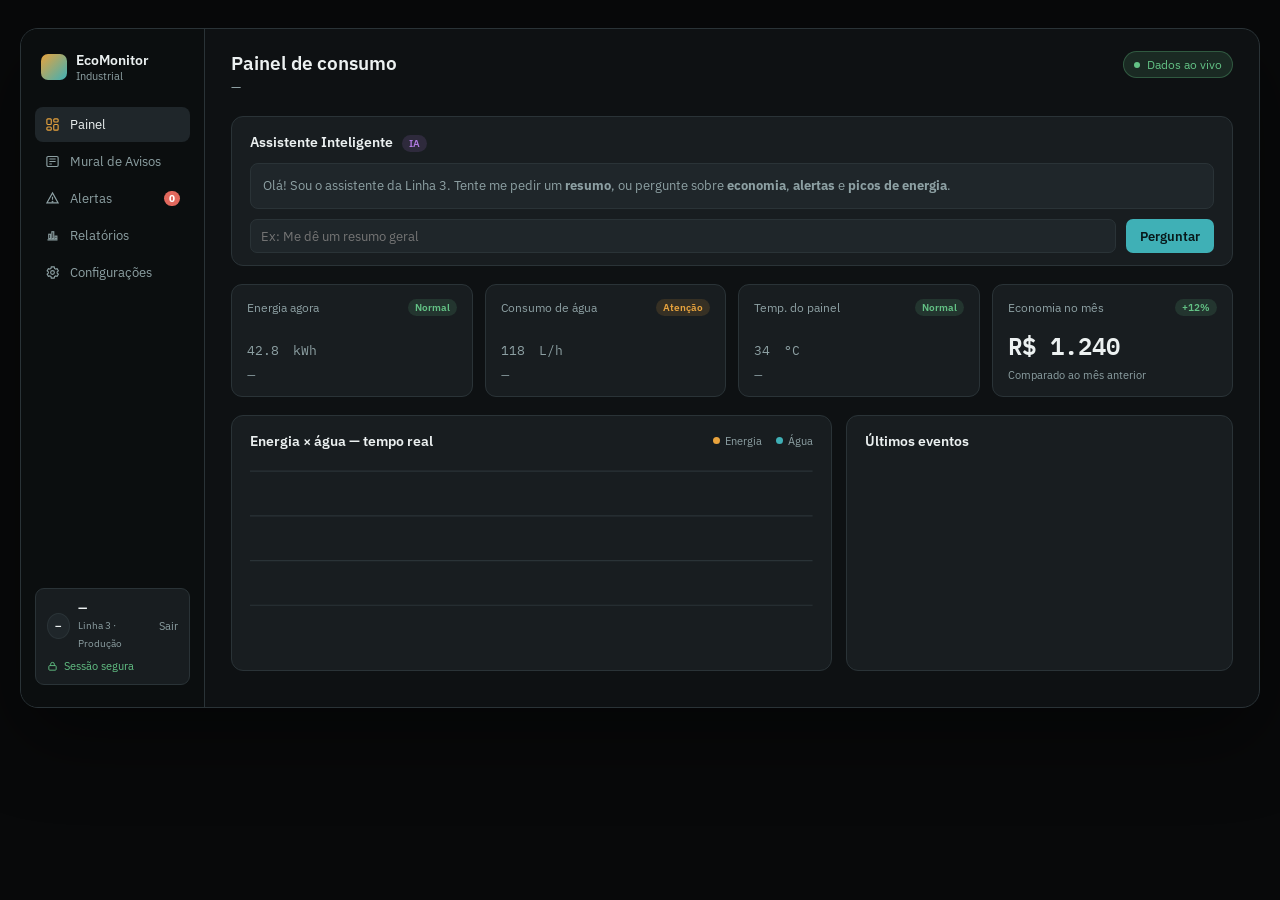
==== Estrutura/index.html @ 1304a4a0 "commit de segurança" ====
<!DOCTYPE html>
<html lang="pt-BR">
<head>
  <meta charset="UTF-8">
  <meta name="viewport" content="width=device-width, initial-scale=1.0">
  <title>EcoMonitor Industrial + IA</title>
  <link rel="preconnect" href="https://fonts.googleapis.com">
  <link href="https://fonts.googleapis.com/css2?family=IBM+Plex+Sans:wght@400;500;600;700&family=IBM+Plex+Mono:wght@400;500;600&display=swap" rel="stylesheet">
  <link rel="stylesheet" href="style.css">
</head>
<body>

<div id="app" style="position:relative;">

  

  <aside class="side">
    <div class="brand">
      <div class="brand-mark"></div>
      <div><div class="brand-name">EcoMonitor</div><div class="brand-sub">Industrial</div></div>
    </div>
    <nav id="navList">
      <button data-view="painel" class="active" onclick="setView('painel')">
        <svg viewBox="0 0 24 24" fill="none" stroke="currentColor" stroke-width="1.8"><rect x="3" y="3" width="7" height="9" rx="1.5"/><rect x="14" y="3" width="7" height="5" rx="1.5"/><rect x="14" y="12" width="7" height="9" rx="1.5"/><rect x="3" y="16" width="7" height="5" rx="1.5"/></svg>
        Painel
      </button>
      <button data-view="mural" onclick="setView('mural')">
        <svg viewBox="0 0 24 24" fill="none" stroke="currentColor" stroke-width="1.8"><rect x="3" y="4" width="18" height="16" rx="2"/><path d="M7 8h10"/><path d="M7 12h10"/><path d="M7 16h4"/></svg>
        Mural de Avisos
      </button>
      <button data-view="alertas" onclick="setView('alertas')">
        <svg viewBox="0 0 24 24" fill="none" stroke="currentColor" stroke-width="1.8"><path d="M12 3l9 16H3z"/><path d="M12 9v5"/><circle cx="12" cy="17" r=".6" fill="currentColor"/></svg>
        Alertas
        <span class="badge" id="alertBadge">0</span>
      </button>
      <button data-view="relatorios" onclick="setView('relatorios')">
        <svg viewBox="0 0 24 24" fill="none" stroke="currentColor" stroke-width="1.8"><path d="M4 19h16"/><rect x="6" y="10" width="3" height="7"/><rect x="11" y="6" width="3" height="11"/><rect x="16" y="13" width="3" height="4"/></svg>
        Relatórios
      </button>
      <button data-view="config" onclick="setView('config')">
        <svg viewBox="0 0 24 24" fill="none" stroke="currentColor" stroke-width="1.8"><circle cx="12" cy="12" r="3"/><path d="M19.4 13a7.9 7.9 0 000-2l2-1.6-2-3.4-2.4.6a8 8 0 00-1.7-1L14.7 3h-4.6l-.6 2.6a8 8 0 00-1.7 1l-2.4-.6-2 3.4L5.4 11a7.9 7.9 0 000 2l-2 1.6 2 3.4 2.4-.6a8 8 0 001.7 1l.6 2.6h4.6l.6-2.6a8 8 0 001.7-1l2.4.6 2-3.4z"/></svg>
        Configurações
      </button>
    </nav>
    <div class="side-foot">
      <div class="side-foot-top">
        <div class="side-avatar" id="sideAvatar">–</div>
        <div><b id="sideUser">—</b><small>Linha 3 · Produção</small></div>
        <button id="logout" onclick="logout()">Sair</button>
      </div>
      <div class="lock-row">
        <svg viewBox="0 0 24 24" fill="none" stroke="currentColor" stroke-width="2"><rect x="4" y="10" width="16" height="10" rx="2"/><path d="M8 10V7a4 4 0 018 0v3"/></svg>
        Sessão segura
      </div>
    </div>
  </aside>

  <main class="main">

    <!-- ===== VIEW: PAINEL ===== -->
    <section class="view active" data-view="painel">
      <div class="topbar">
        <div><h1>Painel de consumo</h1><p id="clock">—</p></div>
        <div class="live"><span class="live-dot"></span>Dados ao vivo</div>
      </div>

      <!-- BARRA DE PESQUISA IA -->
      <div class="panel" style="margin-bottom: 18px; padding-bottom: 12px;">
        <div class="panel-head" style="margin-bottom:12px;">
          <h2>Assistente Inteligente <span class="kpi-tag tag-ai" style="margin-left: 6px;">IA</span></h2>
        </div>
        <div class="ai-chat-box" id="ai-output">
          Olá! Sou o assistente da Linha 3. Tente me pedir um <b>resumo</b>, ou pergunte sobre <b>economia</b>, <b>alertas</b> e <b>picos de energia</b>.
        </div>
        <div style="display:flex; gap:10px;">
          <input type="text" id="ai-input" class="input-field" placeholder="Ex: Me dê um resumo geral" onkeypress="handleAIPress(event)">
          <button class="btn-primary" style="width: auto; white-space: nowrap;" onclick="askAI()">Perguntar</button>
        </div>
      </div>

      <div class="kpis">
        <div class="kpi" id="kpi-energy">
          <div class="kpi-top"><span class="kpi-label">Energia agora</span><span class="kpi-tag tag-ok" id="tag-energy">Normal</span></div>
          <div class="kpi-val mono"><span id="val-energy">42.8</span> <span>kWh</span></div>
          <div class="kpi-delta" id="delta-energy">—</div>
        </div>
        <div class="kpi" id="kpi-water">
          <div class="kpi-top"><span class="kpi-label">Consumo de água</span><span class="kpi-tag tag-warn" id="tag-water">Atenção</span></div>
          <div class="kpi-val mono"><span id="val-water">118</span> <span>L/h</span></div>
          <div class="kpi-delta" id="delta-water">—</div>
        </div>
        <div class="kpi" id="kpi-temp">
          <div class="kpi-top"><span class="kpi-label">Temp. do painel</span><span class="kpi-tag tag-ok" id="tag-temp">Normal</span></div>
          <div class="kpi-val mono"><span id="val-temp">34</span> <span>°C</span></div>
          <div class="kpi-delta" id="delta-temp">—</div>
        </div>
        <div class="kpi">
          <div class="kpi-top"><span class="kpi-label">Economia no mês</span><span class="kpi-tag tag-ok">+12%</span></div>
          <div class="kpi-val mono">R$ 1.240</div>
          <div class="kpi-delta">Comparado ao mês anterior</div>
        </div>
      </div>

      <div class="grid2">
        <div class="panel">
          <div class="panel-head">
            <h2>Energia × água — tempo real</h2>
            <div class="legend">
              <span><i class="dot" style="background:var(--energy)"></i>Energia</span>
              <span><i class="dot" style="background:var(--water)"></i>Água</span>
            </div>
          </div>
          <div class="chart-wrap">
            <svg id="chartSvg" viewBox="0 0 460 170" preserveAspectRatio="none" onmousemove="chartHover(event)" onmouseleave="chartOut()">
              <g stroke="var(--line)" stroke-width="1">
                <line x1="0" y1="10" x2="460" y2="10"/><line x1="0" y1="50" x2="460" y2="50"/>
                <line x1="0" y1="90" x2="460" y2="90"/><line x1="0" y1="130" x2="460" y2="130"/>
              </g>
              <polyline id="lineEnergy" fill="none" stroke="var(--energy)" stroke-width="2.2" stroke-linejoin="round" stroke-linecap="round" points=""/>
              <polyline id="lineWater" fill="none" stroke="var(--water)" stroke-width="2.2" stroke-linejoin="round" stroke-linecap="round" points=""/>
              <line id="hoverLine" x1="0" y1="0" x2="0" y2="170" stroke="var(--text-faint)" stroke-width="1" opacity="0"/>
            </svg>
            <div class="chart-tip" id="chartTip"></div>
          </div>
        </div>

        <div class="panel">
          <div class="panel-head"><h2>Últimos eventos</h2></div>
          <div id="mini-alerts"></div>
        </div>
      </div>
    </section>

    <!-- ===== VIEW: MURAL DE AVISOS ===== -->
    <section class="view" data-view="mural">
      <div class="topbar"><div><h1>Mural de Avisos</h1><p>Comunicados de RH, Qualidade, Manutenção e Segurança</p></div></div>
      <div class="grid2-eq">
        <div class="panel" style="display:flex; flex-direction:column;">
          <div class="panel-head" style="margin-bottom:16px;">
            <h2>Quadro de Avisos</h2>
            <div style="display:flex; gap:8px;">
              <select id="filtro-setor" class="input-field" style="width:auto; padding:4px 8px;">
                <option value="todos">Todos os setores</option>
                <option value="Produção">Produção</option>
                <option value="Manutenção">Manutenção</option>
                <option value="Logística">Logística</option>
                <option value="Qualidade">Qualidade</option>
              </select>
              <select id="filtro-turno" class="input-field" style="width:auto; padding:4px 8px;">
                <option value="todos">Todos os turnos</option>
                <option value="1º turno">1º turno</option>
                <option value="2º turno">2º turno</option>
                <option value="3º turno">3º turno</option>
              </select>
            </div>
          </div>
          <div id="mural-lista" style="flex:1; overflow-y:auto; padding-right:6px;"></div>
        </div>

        <div style="display:flex; flex-direction:column; gap:14px;">
          <div class="panel">
            <div class="panel-head"><h2>Publicar novo aviso</h2></div>
            <form id="form-aviso">
              <div style="display:flex; gap:10px; margin-bottom:12px;">
                <div class="form-group" style="flex:1; margin:0;">
                  <label>Setor Alvo</label>
                  <select id="input-setor" class="input-field" required>
                    <option value="Produção">Produção</option>
                    <option value="Manutenção">Manutenção</option>
                    <option value="Logística">Logística</option>
                    <option value="Qualidade">Qualidade</option>
                  </select>
                </div>
                <div class="form-group" style="flex:1; margin:0;">
                  <label>Turno</label>
                  <select id="input-turno" class="input-field" required>
                    <option value="1º turno">1º turno</option>
                    <option value="2º turno">2º turno</option>
                    <option value="3º turno">3º turno</option>
                    <option value="Geral">Geral (Todos)</option>
                  </select>
                </div>
              </div>
              <div class="form-group">
                <label>Mensagem</label>
                <textarea id="input-texto" class="input-field" rows="3" required placeholder="Digite o aviso..."></textarea>
              </div>
              <div style="display:flex; justify-content:space-between; align-items:center;">
                <label style="display:flex; align-items:center; gap:6px; font-size:12px; cursor:pointer;">
                  <input type="checkbox" id="input-critico" style="accent-color:var(--water); width:16px; height:16px;">
                  Exige confirmação (Crítico)
                </label>
                <button type="submit" class="btn-primary" style="width:auto;">Publicar</button>
              </div>
            </form>
          </div>

          <div class="panel" style="flex:1;">
            <div class="panel-head"><h2>Painel de Confirmações</h2></div>
            <div id="painel-lista" style="display:flex; flex-direction:column; gap:10px;"></div>
          </div>
        </div>
      </div>
    </section>

    <!-- ===== VIEW: ALERTAS ===== -->
    <section class="view" data-view="alertas">
      <div class="topbar">
        <div><h1>Alertas</h1><p>Gerados automaticamente por energia, água, temperatura, sensores e segurança</p></div>
      </div>
      <div class="panel">
        <div class="filter-row" id="filterRowAlertas"></div>
        <div id="alert-list"></div>
      </div>
    </section>

    <!-- ===== VIEW: RELATÓRIOS ===== -->
    <section class="view" data-view="relatorios">
      <div class="topbar"><div><h1>Relatórios</h1><p>Economia, alertas, sensores e histórico da Linha 3</p></div></div>
      <div class="grid2" style="margin-bottom:14px;">
        <div class="panel">
          <div class="panel-head"><h2>Economia por categoria — setembro</h2></div>
          <div class="report-bar-row">
            <div class="report-bar-label"><span>Energia</span><span class="mono">R$ 780</span></div>
            <div class="report-bar-track"><div class="report-bar-fill" style="width:63%; background:var(--energy);"></div></div>
          </div>
          <div class="report-bar-row">
            <div class="report-bar-label"><span>Água</span><span class="mono">R$ 460</span></div>
            <div class="report-bar-track"><div class="report-bar-fill" style="width:37%; background:var(--water);"></div></div>
          </div>
        </div>
        <div class="panel"><div class="panel-head"><h2>Alertas por tipo</h2></div><div id="alert-breakdown">Em breve.</div></div>
      </div>
    </section>

    <!-- ===== VIEW: CONFIGURAÇÕES ===== -->
    <section class="view" data-view="config">
      <div class="topbar"><div><h1>Configurações</h1><p>Acessibilidade, perfil e limites de alerta</p></div></div>
      <div class="grid2">
        <div class="panel">
          <div class="panel-head"><h2>Acessibilidade</h2></div>
          <div class="a11y-row">
            <div><div class="a11y-label">Alto contraste</div></div>
            <button class="switch" id="sw-contrast" onclick="toggleContrast(this)"></button>
          </div>
        </div>
        <div class="panel">
          <div class="panel-head"><h2>Perfil e limites</h2></div>
          <div class="a11y-row">
            <div><div class="a11y-label">Usuário ativo</div></div>
            <div class="profile-pick" id="profilePick">
              <button onclick="setUser('Felipe')" data-user="Felipe">Felipe</button>
              <button onclick="setUser('Gabriel')" data-user="Gabriel">Gabriel</button>
            </div>
          </div>
        </div>
      </div>
    </section>

  </main>
</div>

<div class="toast" id="toast"></div>

<script src="script.js"></script>
</body>
</html>
---- Estrutura/style.css ----
:root {
  --bg: #0E1113;
  --panel: #181D20;
  --panel-2: #1F262A;
  --line: #2A3337;
  --text: #ECF1F1;
  --text-dim: #8DA0A3;
  --text-faint: #5C6D70;
  --energy: #E8A33D;
  --energy-soft: rgba(232, 163, 61, .14);
  --water: #3FB0B6;
  --water-soft: rgba(63, 176, 182, .14);
  --danger: #E2685D;
  --danger-soft: rgba(226, 104, 93, .14);
  --ok: #63C285;
  --ok-soft: rgba(99, 194, 133, .14);
  --security: #B07AE0;
  --security-soft: rgba(176, 122, 224, .14);
  --radius: 12px;
  --font-scale: 1;
}

* {
  box-sizing: border-box;
}

html, body {
  margin: 0;
  background: #08090A;
}

body {
  font-family: 'IBM Plex Sans', sans-serif;
  display: flex;
  justify-content: center;
  padding: 28px 18px;
  color: var(--text);
}

.mono {
  font-family: 'IBM Plex Mono', monospace;
}

::selection {
  background: var(--energy);
  color: #181D20;
}

@media (prefers-reduced-motion: reduce) {
  :root {
    --motion: 0;
  }
}

button {
  font-family: inherit;
  color: inherit;
}

button:focus-visible, input:focus-visible, select:focus-visible, textarea:focus-visible {
  outline: 2px solid var(--water);
  outline-offset: 2px;
  border-radius: 6px;
}

#app {
  width: 100%;
  max-width: 1240px;
  background: var(--bg);
  border: 1px solid var(--line);
  border-radius: 18px;
  overflow: hidden;
  display: flex;
  min-height: 680px;
  font-size: calc(14px * var(--font-scale));
  box-shadow: 0 30px 80px rgba(0, 0, 0, .45);
  transition: font-size .15s ease;
}

/* Login gate */
#gate {
  position: absolute;
  inset: 0;
  z-index: 20;
  background: radial-gradient(circle at 30% 20%, #1a2124 0%, #0a0c0d 70%);
  display: flex;
  align-items: center;
  justify-content: center;
  border-radius: 18px;
}

#gate.hidden {
  display: none;
}

.gate-card {
  width: 340px;
  text-align: left;
}

.gate-mark {
  width: 44px;
  height: 44px;
  border-radius: 11px;
  margin-bottom: 18px;
  background: linear-gradient(135deg, var(--energy), var(--water));
}

.gate-card h1 {
  font-size: 20px;
  margin: 0 0 6px;
  font-weight: 600;
}

.gate-card p {
  color: var(--text-dim);
  font-size: 13px;
  margin: 0 0 22px;
}

.gate-users {
  display: flex;
  gap: 10px;
  margin-bottom: 14px;
}

.gate-user {
  flex: 1;
  background: var(--panel);
  border: 1px solid var(--line);
  border-radius: 10px;
  padding: 14px 10px;
  cursor: pointer;
  text-align: center;
  transition: border-color .15s, transform .15s;
}

.gate-user:hover {
  border-color: var(--water);
  transform: translateY(-1px);
}

.gate-user.selected {
  border-color: var(--water);
  background: var(--water-soft);
}

.gate-avatar {
  width: 34px;
  height: 34px;
  border-radius: 50%;
  margin: 0 auto 8px;
  display: flex;
  align-items: center;
  justify-content: center;
  font-weight: 600;
  font-size: 13px;
  background: var(--panel-2);
  border: 1px solid var(--line);
}

.gate-user span {
  font-size: 12.5px;
}

#gate-enter {
  width: 100%;
  padding: 11px;
  border-radius: 9px;
  border: none;
  cursor: pointer;
  background: var(--water);
  color: #08191b;
  font-weight: 600;
  font-size: 13.5px;
  opacity: .4;
  pointer-events: none;
  transition: opacity .15s;
}

#gate-enter.ready {
  opacity: 1;
  pointer-events: auto;
}

/* Sidebar */
.side {
  width: 184px;
  flex-shrink: 0;
  background: #0B0E0F;
  border-right: 1px solid var(--line);
  padding: 22px 14px;
  display: flex;
  flex-direction: column;
  gap: 24px;
}

.brand {
  display: flex;
  align-items: center;
  gap: 9px;
  padding: 0 6px;
}

.brand-mark {
  width: 26px;
  height: 26px;
  border-radius: 7px;
  flex-shrink: 0;
  background: linear-gradient(135deg, var(--energy), var(--water));
}

.brand-name {
  font-weight: 600;
  font-size: 13.5px;
}

.brand-sub {
  font-size: 10.5px;
  color: var(--text-dim);
}

nav {
  display: flex;
  flex-direction: column;
  gap: 2px;
}

nav button {
  all: unset;
  cursor: pointer;
  display: flex;
  align-items: center;
  gap: 10px;
  padding: 9px 10px;
  border-radius: 8px;
  font-size: 13px;
  color: var(--text-dim);
  transition: background .15s, color .15s;
}

nav button svg {
  width: 15px;
  height: 15px;
  flex-shrink: 0;
}

nav button:hover {
  background: #161C1E;
  color: var(--text);
}

nav button.active {
  background: var(--panel-2);
  color: var(--text);
}

nav button.active svg {
  stroke: var(--energy);
}

nav .badge {
  margin-left: auto;
  background: var(--danger);
  color: #fff;
  font-size: 9.5px;
  font-weight: 700;
  padding: 1px 5px;
  border-radius: 20px;
  min-width: 14px;
  text-align: center;
}

.side-foot {
  margin-top: auto;
  padding: 11px;
  border-radius: 9px;
  background: var(--panel);
  border: 1px solid var(--line);
}

.side-foot-top {
  display: flex;
  align-items: center;
  gap: 8px;
  margin-bottom: 8px;
}

.side-avatar {
  width: 26px;
  height: 26px;
  border-radius: 50%;
  background: var(--panel-2);
  border: 1px solid var(--line);
  display: flex;
  align-items: center;
  justify-content: center;
  font-size: 11px;
  font-weight: 600;
}

.side-foot b {
  font-size: 12px;
  display: block;
}

.side-foot small {
  color: var(--text-dim);
  font-size: 10px;
}

.lock-row {
  display: flex;
  align-items: center;
  gap: 6px;
  font-size: 10.5px;
  color: var(--ok);
}

.lock-row svg {
  width: 11px;
  height: 11px;
}

#logout {
  all: unset;
  cursor: pointer;
  font-size: 10.5px;
  color: var(--text-dim);
  margin-left: auto;
}

#logout:hover {
  color: var(--danger);
  text-decoration: underline;
}

/* Main */
.main {
  flex: 1;
  padding: 22px 26px 26px;
  overflow-y: auto;
  max-height: 680px;
}

.view {
  display: none;
}

.view.active {
  display: block;
  animation: fade .25s ease;
}

@keyframes fade {
  from { opacity: 0; transform: translateY(4px); }
  to { opacity: 1; transform: translateY(0); }
}

.topbar {
  display: flex;
  justify-content: space-between;
  align-items: flex-start;
  margin-bottom: 22px;
  gap: 12px;
}

.topbar h1 {
  font-size: 19px;
  font-weight: 600;
  margin: 0 0 3px;
}

.topbar p {
  margin: 0;
  color: var(--text-dim);
  font-size: 12.5px;
}

.live {
  display: flex;
  align-items: center;
  gap: 7px;
  font-size: 11.5px;
  color: var(--ok);
  background: var(--ok-soft);
  border: 1px solid rgba(99, 194, 133, .3);
  padding: 5px 10px;
  border-radius: 20px;
  height: fit-content;
  white-space: nowrap;
}

.live-dot {
  width: 6px;
  height: 6px;
  border-radius: 50%;
  background: var(--ok);
  animation: pulse 1.8s infinite;
}

@keyframes pulse {
  0%, 100% { opacity: 1; }
  50% { opacity: .3; }
}

.kpis {
  display: grid;
  grid-template-columns: repeat(4, 1fr);
  gap: 12px;
  margin-bottom: 18px;
}

.kpi {
  background: var(--panel);
  border: 1px solid var(--line);
  border-radius: 11px;
  padding: 14px 15px;
  transition: box-shadow .3s;
}

.kpi-top {
  display: flex;
  justify-content: space-between;
  align-items: center;
  margin-bottom: 10px;
}

.kpi-label {
  font-size: 11.5px;
  color: var(--text-dim);
}

.kpi-tag {
  font-size: 10px;
  padding: 2px 7px;
  border-radius: 20px;
  font-weight: 600;
}

.tag-ok {
  background: var(--ok-soft);
  color: var(--ok);
}

.tag-warn {
  background: var(--energy-soft);
  color: var(--energy);
}

.tag-danger {
  background: var(--danger-soft);
  color: var(--danger);
}

.tag-ai {
  background: var(--security-soft);
  color: var(--security);
}

.kpi-val {
  font-size: 24px;
  font-weight: 600;
}

.kpi-val span {
  font-size: 12.5px;
  color: var(--text-dim);
  font-weight: 400;
}

.kpi-delta {
  font-size: 11px;
  color: var(--text-dim);
  margin-top: 4px;
}

.grid2 {
  display: grid;
  grid-template-columns: 1.55fr 1fr;
  gap: 14px;
}

.grid2-eq {
  display: grid;
  grid-template-columns: 1fr 1fr;
  gap: 14px;
}

.panel {
  background: var(--panel);
  border: 1px solid var(--line);
  border-radius: 12px;
  padding: 16px 18px;
}

.panel-head {
  display: flex;
  justify-content: space-between;
  align-items: center;
  margin-bottom: 10px;
  gap: 10px;
}

.panel-head h2 {
  font-size: 13.5px;
  font-weight: 600;
  margin: 0;
}

.legend {
  display: flex;
  gap: 14px;
  font-size: 11px;
  color: var(--text-dim);
}

.legend span {
  display: inline-flex;
  align-items: center;
  gap: 5px;
}

.dot {
  width: 7px;
  height: 7px;
  border-radius: 50%;
  display: inline-block;
  flex-shrink: 0;
}

/* Inputs e Forms Gerais */
.input-field {
  background: var(--panel-2);
  border: 1px solid var(--line);
  border-radius: 7px;
  color: var(--text);
  padding: 8px 10px;
  font-size: 12.5px;
  width: 100%;
  font-family: inherit;
}

.btn-primary {
  background: var(--water);
  color: #08191b;
  border: none;
  border-radius: 7px;
  padding: 8px 14px;
  font-size: 12.5px;
  font-weight: 600;
  cursor: pointer;
  width: 100%;
  transition: opacity .15s;
}

.btn-primary:hover {
  opacity: 0.8;
}

/* Chat IA */
.ai-chat-box {
  background: var(--panel-2);
  border: 1px solid var(--line);
  border-radius: 8px;
  padding: 12px;
  font-size: 13px;
  line-height: 1.5;
  min-height: 44px;
  margin-bottom: 10px;
  color: var(--text-dim);
}

.ai-message {
  color: var(--text);
}

.ai-highlight {
  color: var(--water);
  font-weight: 600;
}

/* Mural de Avisos */
.aviso-card {
  border-bottom: 1px solid var(--line);
  padding: 14px 0;
}

.aviso-card:last-child {
  border-bottom: none;
  padding-bottom: 0;
}

.aviso-meta {
  display: flex;
  justify-content: space-between;
  font-size: 11px;
  color: var(--text-dim);
  margin-bottom: 6px;
}

.aviso-texto {
  font-size: 13px;
  line-height: 1.5;
  margin: 0 0 10px;
}

.aviso-rodape {
  display: flex;
  justify-content: space-between;
  align-items: center;
  font-size: 11px;
  color: var(--text-dim);
}

.btn-confirmar {
  background: var(--panel-2);
  border: 1px solid var(--line);
  color: var(--text);
  padding: 5px 10px;
  border-radius: 6px;
  font-size: 11px;
  cursor: pointer;
}

.btn-confirmar:hover {
  border-color: var(--water);
  color: var(--water);
}

.btn-confirmar.confirmado {
  background: var(--ok-soft);
  border-color: transparent;
  color: var(--ok);
  pointer-events: none;
}

.form-group {
  margin-bottom: 12px;
}

.form-group label {
  display: block;
  font-size: 11.5px;
  color: var(--text-dim);
  margin-bottom: 4px;
}

.painel-item {
  background: var(--panel-2);
  border: 1px solid var(--line);
  border-radius: 8px;
  padding: 12px;
}

.painel-topo {
  display: flex;
  justify-content: space-between;
  font-size: 12px;
  margin-bottom: 8px;
  gap: 8px;
}

.painel-topo p {
  margin: 0;
  line-height: 1.4;
}

.painel-percentual {
  font-weight: 600;
  color: var(--water);
}

.painel-nomes {
  font-size: 10.5px;
  color: var(--text-dim);
  margin: 8px 0 0;
  line-height: 1.4;
}

/* Chart e Outros */
#chartSvg {
  width: 100%;
  height: 190px;
  overflow: visible;
}

.chart-tip {
  position: absolute;
  background: #05070750;
  backdrop-filter: blur(6px);
  border: 1px solid var(--line);
  border-radius: 8px;
  padding: 6px 9px;
  font-size: 11px;
  pointer-events: none;
  opacity: 0;
  transition: opacity .12s;
  white-space: nowrap;
}

.chart-wrap {
  position: relative;
}

.alert-item {
  display: flex;
  gap: 10px;
  padding: 10px 0;
  border-bottom: 1px solid var(--line);
  align-items: flex-start;
}

.alert-item:last-child {
  border-bottom: none;
}

.alert-dot {
  width: 7px;
  height: 7px;
  border-radius: 50%;
  margin-top: 5px;
  flex-shrink: 0;
}

.alert-body {
  flex: 1;
  min-width: 0;
}

.alert-title {
  font-size: 12.5px;
  font-weight: 500;
}

.alert-cat {
  display: inline-block;
  font-size: 9.5px;
  font-weight: 600;
  padding: 1px 6px;
  border-radius: 20px;
  margin-right: 6px;
  vertical-align: 1px;
}

.alert-actions {
  display: flex;
  gap: 12px;
  margin-top: 6px;
}

.alert-actions button {
  all: unset;
  cursor: pointer;
  font-size: 10.5px;
  display: flex;
  align-items: center;
  gap: 4px;
}

.resolve-btn {
  color: var(--text-dim);
}

.resolve-btn:hover {
  color: var(--ok);
  text-decoration: underline;
}

.empty-state {
  color: var(--text-dim);
  font-size: 12.5px;
  text-align: center;
  padding: 26px 10px;
}

.filter-row {
  display: flex;
  gap: 6px;
  margin-bottom: 12px;
  flex-wrap: wrap;
}

.filter-chip {
  all: unset;
  cursor: pointer;
  font-size: 11px;
  padding: 5px 11px;
  border-radius: 20px;
  border: 1px solid var(--line);
  color: var(--text-dim);
}

.filter-chip.active {
  border-color: var(--water);
  color: var(--text);
  background: var(--water-soft);
}

.a11y-row {
  display: flex;
  justify-content: space-between;
  align-items: center;
  padding: 10px 0;
  border-bottom: 1px solid var(--line);
  gap: 14px;
}

.a11y-row:last-child {
  border-bottom: none;
}

.a11y-label {
  font-size: 12.5px;
}

.a11y-sub {
  font-size: 10.5px;
  color: var(--text-dim);
}

.switch {
  width: 34px;
  height: 19px;
  border-radius: 20px;
  background: #33403f;
  position: relative;
  cursor: pointer;
  flex-shrink: 0;
  border: none;
  padding: 0;
}

.switch::after {
  content: '';
  position: absolute;
  width: 15px;
  height: 15px;
  border-radius: 50%;
  background: #fff;
  top: 2px;
  left: 2px;
  transition: left .15s;
}

.switch.on {
  background: var(--water);
}

.switch.on::after {
  left: 17px;
}

.slider-row input[type=range] {
  width: 120px;
  accent-color: var(--water);
}

.num-input {
  width: 64px;
  background: var(--panel-2);
  border: 1px solid var(--line);
  border-radius: 7px;
  color: var(--text);
  padding: 5px 7px;
  font-family: 'IBM Plex Mono', monospace;
  font-size: 12px;
}

.profile-pick {
  display: flex;
  gap: 8px;
}

.profile-pick button {
  all: unset;
  cursor: pointer;
  padding: 6px 12px;
  border-radius: 20px;
  font-size: 12px;
  border: 1px solid var(--line);
  color: var(--text-dim);
}

.profile-pick button.active {
  border-color: var(--water);
  color: var(--text);
  background: var(--water-soft);
}

.report-bar-row {
  margin-bottom: 10px;
}

.report-bar-label {
  display: flex;
  justify-content: space-between;
  font-size: 11.5px;
  margin-bottom: 4px;
  color: var(--text-dim);
}

.report-bar-track {
  height: 9px;
  border-radius: 6px;
  background: var(--panel-2);
  overflow: hidden;
}

.report-bar-fill {
  height: 100%;
  border-radius: 6px;
  transition: width .6s ease;
}

.toast {
  position: fixed;
  bottom: 22px;
  right: 22px;
  z-index: 30;
  background: var(--panel-2);
  border: 1px solid var(--line);
  color: var(--text);
  padding: 10px 15px;
  border-radius: 9px;
  font-size: 12px;
  max-width: 280px;
  opacity: 0;
  transform: translateY(8px);
  transition: opacity .2s, transform .2s;
  pointer-events: none;
}

.toast.show {
  opacity: 1;
  transform: translateY(0);
}

@media (max-width: 760px) {
  #app {
    flex-direction: column;
    min-height: 0;
  }
  .side {
    width: 100%;
    flex-direction: row;
    align-items: center;
    overflow-x: auto;
    gap: 16px;
  }
  nav {
    flex-direction: row;
  }
  .side-foot {
    display: none;
  }
  .kpis, .grid2, .grid2-eq {
    grid-template-columns: 1fr;
  }
  .main {
    max-height: none;
  }
}
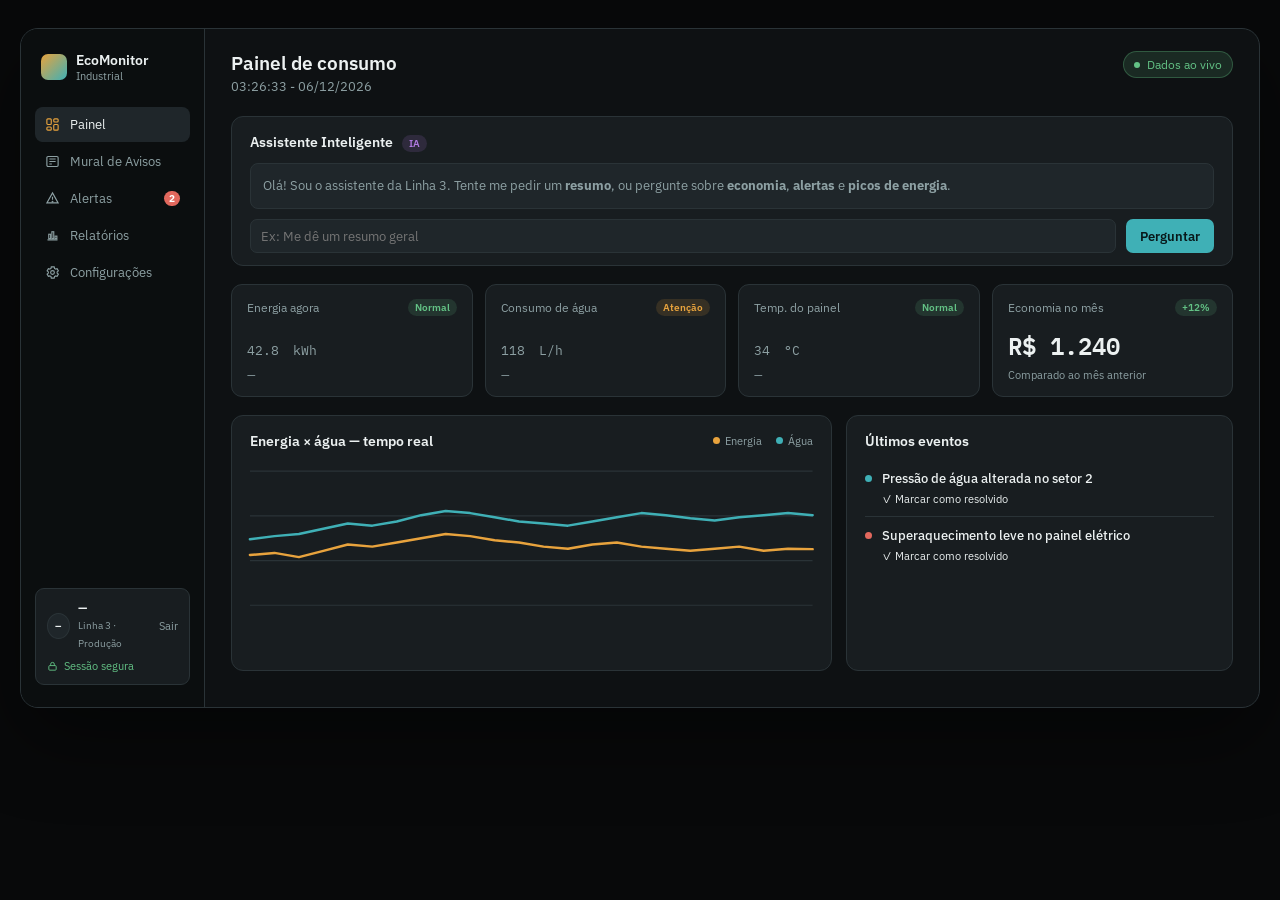
==== commit 00ef2ec9: "site-SemiPronto" ====
--- a/Estrutura/index.html
+++ b/Estrutura/index.html
@@ -4,20 +4,26 @@
   <meta charset="UTF-8">
   <meta name="viewport" content="width=device-width, initial-scale=1.0">
   <title>EcoMonitor Industrial + IA</title>
+  
+  <!-- Fontes do Google -->
   <link rel="preconnect" href="https://fonts.googleapis.com">
   <link href="https://fonts.googleapis.com/css2?family=IBM+Plex+Sans:wght@400;500;600;700&family=IBM+Plex+Mono:wght@400;500;600&display=swap" rel="stylesheet">
+  
+  <!-- Estilos CSS -->
   <link rel="stylesheet" href="style.css">
 </head>
 <body>
 
 <div id="app" style="position:relative;">
 
-  
-
+  <!-- Menu Lateral -->
   <aside class="side">
     <div class="brand">
       <div class="brand-mark"></div>
-      <div><div class="brand-name">EcoMonitor</div><div class="brand-sub">Industrial</div></div>
+      <div>
+        <div class="brand-name">EcoMonitor</div>
+        <div class="brand-sub">Industrial</div>
+      </div>
     </div>
     <nav id="navList">
       <button data-view="painel" class="active" onclick="setView('painel')">
@@ -41,6 +47,7 @@
         <svg viewBox="0 0 24 24" fill="none" stroke="currentColor" stroke-width="1.8"><circle cx="12" cy="12" r="3"/><path d="M19.4 13a7.9 7.9 0 000-2l2-1.6-2-3.4-2.4.6a8 8 0 00-1.7-1L14.7 3h-4.6l-.6 2.6a8 8 0 00-1.7 1l-2.4-.6-2 3.4L5.4 11a7.9 7.9 0 000 2l-2 1.6 2 3.4 2.4-.6a8 8 0 001.7 1l.6 2.6h4.6l.6-2.6a8 8 0 001.7-1l2.4.6 2-3.4z"/></svg>
         Configurações
       </button>
+      
     </nav>
     <div class="side-foot">
       <div class="side-foot-top">
@@ -55,16 +62,17 @@
     </div>
   </aside>
 
+  <!-- Conteúdo Principal -->
   <main class="main">
 
-    <!-- ===== VIEW: PAINEL ===== -->
+    <!-- VIEW: PAINEL -->
     <section class="view active" data-view="painel">
       <div class="topbar">
         <div><h1>Painel de consumo</h1><p id="clock">—</p></div>
         <div class="live"><span class="live-dot"></span>Dados ao vivo</div>
       </div>
 
-      <!-- BARRA DE PESQUISA IA -->
+      <!-- ASSISTENTE IA -->
       <div class="panel" style="margin-bottom: 18px; padding-bottom: 12px;">
         <div class="panel-head" style="margin-bottom:12px;">
           <h2>Assistente Inteligente <span class="kpi-tag tag-ai" style="margin-left: 6px;">IA</span></h2>
@@ -78,6 +86,7 @@
         </div>
       </div>
 
+      <!-- KPIs -->
       <div class="kpis">
         <div class="kpi" id="kpi-energy">
           <div class="kpi-top"><span class="kpi-label">Energia agora</span><span class="kpi-tag tag-ok" id="tag-energy">Normal</span></div>
@@ -101,6 +110,7 @@
         </div>
       </div>
 
+      <!-- GRÁFICO E EVENTOS -->
       <div class="grid2">
         <div class="panel">
           <div class="panel-head">
@@ -131,7 +141,7 @@
       </div>
     </section>
 
-    <!-- ===== VIEW: MURAL DE AVISOS ===== -->
+    <!-- VIEW: MURAL DE AVISOS -->
     <section class="view" data-view="mural">
       <div class="topbar"><div><h1>Mural de Avisos</h1><p>Comunicados de RH, Qualidade, Manutenção e Segurança</p></div></div>
       <div class="grid2-eq">
@@ -139,14 +149,14 @@
           <div class="panel-head" style="margin-bottom:16px;">
             <h2>Quadro de Avisos</h2>
             <div style="display:flex; gap:8px;">
-              <select id="filtro-setor" class="input-field" style="width:auto; padding:4px 8px;">
+              <select id="filtro-setor" class="input-field" style="width:auto; padding:4px 8px;" onchange="renderMural()">
                 <option value="todos">Todos os setores</option>
                 <option value="Produção">Produção</option>
                 <option value="Manutenção">Manutenção</option>
                 <option value="Logística">Logística</option>
                 <option value="Qualidade">Qualidade</option>
               </select>
-              <select id="filtro-turno" class="input-field" style="width:auto; padding:4px 8px;">
+              <select id="filtro-turno" class="input-field" style="width:auto; padding:4px 8px;" onchange="renderMural()">
                 <option value="todos">Todos os turnos</option>
                 <option value="1º turno">1º turno</option>
                 <option value="2º turno">2º turno</option>
@@ -160,7 +170,7 @@
         <div style="display:flex; flex-direction:column; gap:14px;">
           <div class="panel">
             <div class="panel-head"><h2>Publicar novo aviso</h2></div>
-            <form id="form-aviso">
+            <form id="form-aviso" onsubmit="publicarAviso(event)">
               <div style="display:flex; gap:10px; margin-bottom:12px;">
                 <div class="form-group" style="flex:1; margin:0;">
                   <label>Setor Alvo</label>
@@ -203,7 +213,7 @@
       </div>
     </section>
 
-    <!-- ===== VIEW: ALERTAS ===== -->
+    <!-- VIEW: ALERTAS -->
     <section class="view" data-view="alertas">
       <div class="topbar">
         <div><h1>Alertas</h1><p>Gerados automaticamente por energia, água, temperatura, sensores e segurança</p></div>
@@ -214,7 +224,7 @@
       </div>
     </section>
 
-    <!-- ===== VIEW: RELATÓRIOS ===== -->
+    <!-- VIEW: RELATÓRIOS -->
     <section class="view" data-view="relatorios">
       <div class="topbar"><div><h1>Relatórios</h1><p>Economia, alertas, sensores e histórico da Linha 3</p></div></div>
       <div class="grid2" style="margin-bottom:14px;">
@@ -229,11 +239,14 @@
             <div class="report-bar-track"><div class="report-bar-fill" style="width:37%; background:var(--water);"></div></div>
           </div>
         </div>
-        <div class="panel"><div class="panel-head"><h2>Alertas por tipo</h2></div><div id="alert-breakdown">Em breve.</div></div>
-      </div>
-    </section>
-
-    <!-- ===== VIEW: CONFIGURAÇÕES ===== -->
+        <div class="panel">
+          <div class="panel-head"><h2>Alertas por tipo</h2></div>
+          <div id="alert-breakdown">Aguardando dados...</div>
+        </div>
+      </div>
+    </section>
+
+    <!-- VIEW: CONFIGURAÇÕES -->
     <section class="view" data-view="config">
       <div class="topbar"><div><h1>Configurações</h1><p>Acessibilidade, perfil e limites de alerta</p></div></div>
       <div class="grid2">
@@ -260,8 +273,10 @@
   </main>
 </div>
 
+<!-- Toast Notificação -->
 <div class="toast" id="toast"></div>
 
-<script src="script.js"></script>
+<!-- Lógica JavaScript Externa -->
+<script src="JS.js"></script>
 </body>
 </html>
--- a/Estrutura/style.css
+++ b/Estrutura/style.css
@@ -7,15 +7,15 @@
   --text-dim: #8DA0A3;
   --text-faint: #5C6D70;
   --energy: #E8A33D;
-  --energy-soft: rgba(232, 163, 61, .14);
+  --energy-soft: rgba(232, 163, 61, 0.14);
   --water: #3FB0B6;
-  --water-soft: rgba(63, 176, 182, .14);
+  --water-soft: rgba(63, 176, 182, 0.14);
   --danger: #E2685D;
-  --danger-soft: rgba(226, 104, 93, .14);
+  --danger-soft: rgba(226, 104, 93, 0.14);
   --ok: #63C285;
-  --ok-soft: rgba(99, 194, 133, .14);
+  --ok-soft: rgba(99, 194, 133, 0.14);
   --security: #B07AE0;
-  --security-soft: rgba(176, 122, 224, .14);
+  --security-soft: rgba(176, 122, 224, 0.14);
   --radius: 12px;
   --font-scale: 1;
 }
@@ -73,11 +73,21 @@
   display: flex;
   min-height: 680px;
   font-size: calc(14px * var(--font-scale));
-  box-shadow: 0 30px 80px rgba(0, 0, 0, .45);
-  transition: font-size .15s ease;
-}
-
-/* Login gate */
+  box-shadow: 0 30px 80px rgba(0, 0, 0, 0.45);
+  transition: font-size 0.15s ease;
+}
+
+/* Modo Alto Contraste */
+#app.high-contrast {
+  --bg: #000000;
+  --panel: #0d0d0d;
+  --panel-2: #1a1a1a;
+  --line: #444444;
+  --text: #ffffff;
+  --text-dim: #cccccc;
+}
+
+/* Login Gate */
 #gate {
   position: absolute;
   inset: 0;
@@ -132,7 +142,7 @@
   padding: 14px 10px;
   cursor: pointer;
   text-align: center;
-  transition: border-color .15s, transform .15s;
+  transition: border-color 0.15s, transform 0.15s;
 }
 
 .gate-user:hover {
@@ -173,9 +183,9 @@
   color: #08191b;
   font-weight: 600;
   font-size: 13.5px;
-  opacity: .4;
+  opacity: 0.4;
   pointer-events: none;
-  transition: opacity .15s;
+  transition: opacity 0.15s;
 }
 
 #gate-enter.ready {
@@ -236,7 +246,7 @@
   border-radius: 8px;
   font-size: 13px;
   color: var(--text-dim);
-  transition: background .15s, color .15s;
+  transition: background 0.15s, color 0.15s;
 }
 
 nav button svg {
@@ -335,7 +345,7 @@
   text-decoration: underline;
 }
 
-/* Main */
+/* Main Layout */
 .main {
   flex: 1;
   padding: 22px 26px 26px;
@@ -349,7 +359,7 @@
 
 .view.active {
   display: block;
-  animation: fade .25s ease;
+  animation: fade 0.25s ease;
 }
 
 @keyframes fade {
@@ -384,7 +394,7 @@
   font-size: 11.5px;
   color: var(--ok);
   background: var(--ok-soft);
-  border: 1px solid rgba(99, 194, 133, .3);
+  border: 1px solid rgba(99, 194, 133, 0.3);
   padding: 5px 10px;
   border-radius: 20px;
   height: fit-content;
@@ -401,9 +411,10 @@
 
 @keyframes pulse {
   0%, 100% { opacity: 1; }
-  50% { opacity: .3; }
-}
-
+  50% { opacity: 0.3; }
+}
+
+/* KPIs */
 .kpis {
   display: grid;
   grid-template-columns: repeat(4, 1fr);
@@ -416,7 +427,7 @@
   border: 1px solid var(--line);
   border-radius: 11px;
   padding: 14px 15px;
-  transition: box-shadow .3s;
+  transition: box-shadow 0.3s;
 }
 
 .kpi-top {
@@ -438,25 +449,10 @@
   font-weight: 600;
 }
 
-.tag-ok {
-  background: var(--ok-soft);
-  color: var(--ok);
-}
-
-.tag-warn {
-  background: var(--energy-soft);
-  color: var(--energy);
-}
-
-.tag-danger {
-  background: var(--danger-soft);
-  color: var(--danger);
-}
-
-.tag-ai {
-  background: var(--security-soft);
-  color: var(--security);
-}
+.tag-ok { background: var(--ok-soft); color: var(--ok); }
+.tag-warn { background: var(--energy-soft); color: var(--energy); }
+.tag-danger { background: var(--danger-soft); color: var(--danger); }
+.tag-ai { background: var(--security-soft); color: var(--security); }
 
 .kpi-val {
   font-size: 24px;
@@ -475,6 +471,7 @@
   margin-top: 4px;
 }
 
+/* Grids & Painéis */
 .grid2 {
   display: grid;
   grid-template-columns: 1.55fr 1fr;
@@ -529,7 +526,7 @@
   flex-shrink: 0;
 }
 
-/* Inputs e Forms Gerais */
+/* Inputs e Botões Gerais */
 .input-field {
   background: var(--panel-2);
   border: 1px solid var(--line);
@@ -551,7 +548,7 @@
   font-weight: 600;
   cursor: pointer;
   width: 100%;
-  transition: opacity .15s;
+  transition: opacity 0.15s;
 }
 
 .btn-primary:hover {
@@ -571,14 +568,8 @@
   color: var(--text-dim);
 }
 
-.ai-message {
-  color: var(--text);
-}
-
-.ai-highlight {
-  color: var(--water);
-  font-weight: 600;
-}
+.ai-message { color: var(--text); }
+.ai-highlight { color: var(--water); font-weight: 600; }
 
 /* Mural de Avisos */
 .aviso-card {
@@ -678,7 +669,7 @@
   line-height: 1.4;
 }
 
-/* Chart e Outros */
+/* SVG Chart & Tooltip */
 #chartSvg {
   width: 100%;
   height: 190px;
@@ -695,7 +686,7 @@
   font-size: 11px;
   pointer-events: none;
   opacity: 0;
-  transition: opacity .12s;
+  transition: opacity 0.12s;
   white-space: nowrap;
 }
 
@@ -703,6 +694,7 @@
   position: relative;
 }
 
+/* Lista de Alertas */
 .alert-item {
   display: flex;
   gap: 10px;
@@ -797,6 +789,7 @@
   background: var(--water-soft);
 }
 
+/* Acessibilidade & Switch */
 .a11y-row {
   display: flex;
   justify-content: space-between;
@@ -812,11 +805,6 @@
 
 .a11y-label {
   font-size: 12.5px;
-}
-
-.a11y-sub {
-  font-size: 10.5px;
-  color: var(--text-dim);
 }
 
 .switch {
@@ -840,7 +828,7 @@
   background: #fff;
   top: 2px;
   left: 2px;
-  transition: left .15s;
+  transition: left 0.15s;
 }
 
 .switch.on {
@@ -849,22 +837,6 @@
 
 .switch.on::after {
   left: 17px;
-}
-
-.slider-row input[type=range] {
-  width: 120px;
-  accent-color: var(--water);
-}
-
-.num-input {
-  width: 64px;
-  background: var(--panel-2);
-  border: 1px solid var(--line);
-  border-radius: 7px;
-  color: var(--text);
-  padding: 5px 7px;
-  font-family: 'IBM Plex Mono', monospace;
-  font-size: 12px;
 }
 
 .profile-pick {
@@ -888,6 +860,7 @@
   background: var(--water-soft);
 }
 
+/* Relatórios */
 .report-bar-row {
   margin-bottom: 10px;
 }
@@ -910,9 +883,10 @@
 .report-bar-fill {
   height: 100%;
   border-radius: 6px;
-  transition: width .6s ease;
-}
-
+  transition: width 0.6s ease;
+}
+
+/* Toast */
 .toast {
   position: fixed;
   bottom: 22px;
@@ -927,7 +901,7 @@
   max-width: 280px;
   opacity: 0;
   transform: translateY(8px);
-  transition: opacity .2s, transform .2s;
+  transition: opacity 0.2s, transform 0.2s;
   pointer-events: none;
 }
 
@@ -936,6 +910,7 @@
   transform: translateY(0);
 }
 
+/* Responsividade Mobile */
 @media (max-width: 760px) {
   #app {
     flex-direction: column;
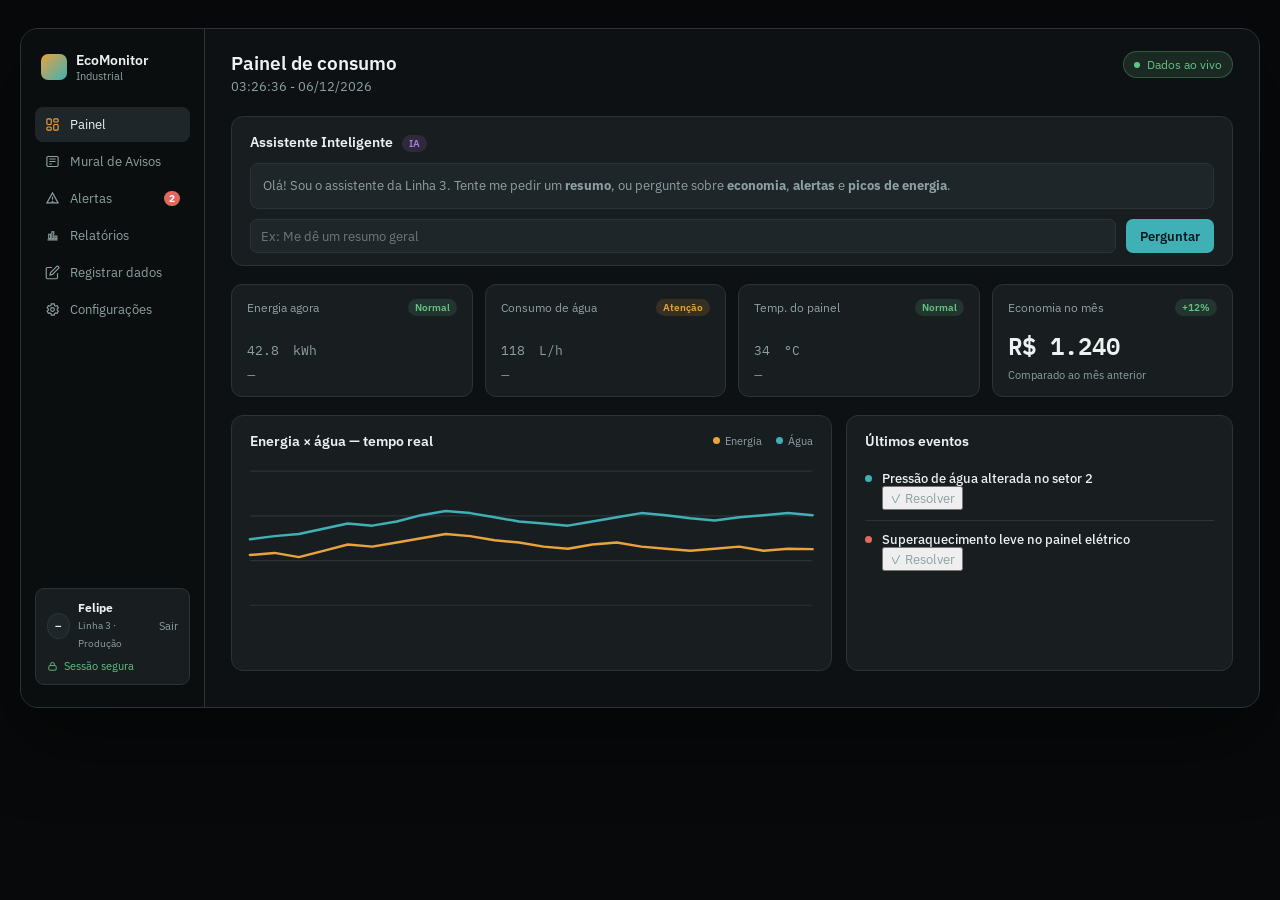
==== commit bc159446: "estrutura-final" ====
--- a/Estrutura/index.html
+++ b/Estrutura/index.html
@@ -43,16 +43,19 @@
         <svg viewBox="0 0 24 24" fill="none" stroke="currentColor" stroke-width="1.8"><path d="M4 19h16"/><rect x="6" y="10" width="3" height="7"/><rect x="11" y="6" width="3" height="11"/><rect x="16" y="13" width="3" height="4"/></svg>
         Relatórios
       </button>
+      <button data-view="registro-dados" onclick="setView('registro-dados')">
+        <svg viewBox="0 0 24 24" fill="none" stroke="currentColor" stroke-width="1.8"><path d="M11 4H4a2 2 0 00-2 2v14a2 2 0 002 2h14a2 2 0 002-2v-7"/><path d="M18.5 2.5a2.121 2.121 0 013 3L12 15l-4 1 1-4 9.5-9.5z"/></svg>
+        Registrar dados
+      </button>
       <button data-view="config" onclick="setView('config')">
         <svg viewBox="0 0 24 24" fill="none" stroke="currentColor" stroke-width="1.8"><circle cx="12" cy="12" r="3"/><path d="M19.4 13a7.9 7.9 0 000-2l2-1.6-2-3.4-2.4.6a8 8 0 00-1.7-1L14.7 3h-4.6l-.6 2.6a8 8 0 00-1.7 1l-2.4-.6-2 3.4L5.4 11a7.9 7.9 0 000 2l-2 1.6 2 3.4 2.4-.6a8 8 0 001.7 1l.6 2.6h4.6l.6-2.6a8 8 0 001.7-1l2.4.6 2-3.4z"/></svg>
         Configurações
       </button>
-      
     </nav>
     <div class="side-foot">
       <div class="side-foot-top">
         <div class="side-avatar" id="sideAvatar">–</div>
-        <div><b id="sideUser">—</b><small>Linha 3 · Produção</small></div>
+        <div><b id="sideUser">Felipe</b><small>Linha 3 · Produção</small></div>
         <button id="logout" onclick="logout()">Sair</button>
       </div>
       <div class="lock-row">
@@ -224,6 +227,195 @@
       </div>
     </section>
 
+    <!-- VIEW: REGISTRAR DADOS (NOVA TELA) -->
+    <section class="view" data-view="registro-dados">
+      <div class="topbar">
+        <div>
+          <h1>Registrar Dados Operacionais</h1>
+          <p>Apontamento manual de medições, dados de produção e inspeções da Linha 3</p>
+        </div>
+        <div style="display:flex; gap:8px;">
+          <button class="btn-primary" style="width:auto; padding:6px 14px; font-size:12px; background:var(--panel-2); color:var(--text); border:1px solid var(--line);" onclick="exportarCSV()">
+            📥 Exportar CSV
+          </button>
+        </div>
+      </div>
+
+      <!-- KPIs RÁPIDOS DE REGISTRO -->
+      <div class="kpis">
+        <div class="kpi">
+          <div class="kpi-top"><span class="kpi-label">Lançamentos Hoje</span><span class="kpi-tag tag-ok">Ativo</span></div>
+          <div class="kpi-val mono" id="kpi-count-hoje">0</div>
+          <div class="kpi-delta">Registrados neste turno</div>
+        </div>
+        <div class="kpi">
+          <div class="kpi-top"><span class="kpi-label">Aprovação Pendente</span><span class="kpi-tag tag-warn" id="tag-pendente">0</span></div>
+          <div class="kpi-val mono" id="kpi-count-pendente">0</div>
+          <div class="kpi-delta">Requerem validação do CO</div>
+        </div>
+        <div class="kpi">
+          <div class="kpi-top"><span class="kpi-label">Média Energia Lançada</span></div>
+          <div class="kpi-val mono"><span id="kpi-media-energia">0.0</span> <span>kWh</span></div>
+          <div class="kpi-delta">Das últimas medições</div>
+        </div>
+        <div class="kpi">
+          <div class="kpi-top"><span class="kpi-label">Total Refugos</span><span class="kpi-tag tag-danger">Qualidade</span></div>
+          <div class="kpi-val mono"><span id="kpi-total-refugo">0</span> <span>pçs</span></div>
+          <div class="kpi-delta">Apontadas hoje</div>
+        </div>
+      </div>
+
+      <div class="grid2">
+        <!-- FORMULÁRIO DE REGISTRO COM ABAS -->
+        <div class="panel">
+          <div class="panel-head" style="margin-bottom:14px; align-items:center;">
+            <h2>Novo Apontamento</h2>
+            <div class="tab-buttons">
+              <button class="tab-btn active" data-tab="sensor" onclick="setTab('sensor')">Sensores</button>
+              <button class="tab-btn" data-tab="producao" onclick="setTab('producao')">Produção</button>
+              <button class="tab-btn" data-tab="inspecao" onclick="setTab('inspecao')">Inspeção</button>
+            </div>
+          </div>
+
+          <!-- ABA 1: SENSORES -->
+          <form id="form-registro-sensor" class="tab-content active" onsubmit="salvarRegistroSensor(event)">
+            <div style="display:grid; grid-template-columns:1fr 1fr; gap:10px; margin-bottom:12px;">
+              <div class="form-group" style="margin:0;">
+                <label>Setor / Equipamento</label>
+                <select id="reg-sensor-setor" class="input-field" required>
+                  <option value="Linha 3 - Prensa">Prensa 3</option>
+                  <option value="Linha 3 - Compressores">Compressores</option>
+                  <option value="Linha 3 - Caldeira">Caldeira Principal</option>
+                  <option value="Setor de Pintura">Setor de Pintura</option>
+                </select>
+              </div>
+              <div class="form-group" style="margin:0;">
+                <label>Energia (kWh)</label>
+                <input type="number" step="0.1" id="reg-sensor-energia" class="input-field" placeholder="Ex: 45.2" required>
+              </div>
+            </div>
+
+            <div style="display:grid; grid-template-columns:1fr 1fr; gap:10px; margin-bottom:12px;">
+              <div class="form-group" style="margin:0;">
+                <label>Água (L/h)</label>
+                <input type="number" step="1" id="reg-sensor-agua" class="input-field" placeholder="Ex: 110" required>
+              </div>
+              <div class="form-group" style="margin:0;">
+                <label>Temperatura (°C)</label>
+                <input type="number" step="0.5" id="reg-sensor-temp" class="input-field" placeholder="Ex: 36.5" required>
+              </div>
+            </div>
+
+            <div class="form-group">
+              <label>Observação / Condição Operacional</label>
+              <textarea id="reg-sensor-obs" class="input-field" rows="2" placeholder="Descreva ruídos, vibrações ou anomalias percebidas..."></textarea>
+            </div>
+
+            <button type="submit" class="btn-primary">Registrar Medição de Sensores</button>
+          </form>
+
+          <!-- ABA 2: PRODUÇÃO -->
+          <form id="form-registro-producao" class="tab-content" onsubmit="salvarRegistroProducao(event)">
+            <div style="display:grid; grid-template-columns:1fr 1fr; gap:10px; margin-bottom:12px;">
+              <div class="form-group" style="margin:0;">
+                <label>Lote de Produção</label>
+                <input type="text" id="reg-prod-lote" class="input-field" placeholder="Ex: LOTE-2026-09" required>
+              </div>
+              <div class="form-group" style="margin:0;">
+                <label>Turno</label>
+                <select id="reg-prod-turno" class="input-field" required>
+                  <option value="1º turno">1º turno</option>
+                  <option value="2º turno">2º turno</option>
+                  <option value="3º turno">3º turno</option>
+                </select>
+              </div>
+            </div>
+
+            <div style="display:grid; grid-template-columns:1fr 1fr; gap:10px; margin-bottom:12px;">
+              <div class="form-group" style="margin:0;">
+                <label>Peças Produzidas (Boas)</label>
+                <input type="number" id="reg-prod-boas" class="input-field" placeholder="Ex: 450" required>
+              </div>
+              <div class="form-group" style="margin:0;">
+                <label>Peças com Defeito (Refugo)</label>
+                <input type="number" id="reg-prod-refugo" class="input-field" placeholder="Ex: 12" required>
+              </div>
+            </div>
+
+            <div class="form-group">
+              <label>Motivo Refugo / Paradas</label>
+              <input type="text" id="reg-prod-motivo" class="input-field" placeholder="Ex: Rebarba excessiva / Ajuste mecânico">
+            </div>
+
+            <button type="submit" class="btn-primary">Apontar Dados de Produção</button>
+          </form>
+
+          <!-- ABA 3: INSPEÇÃO -->
+          <form id="form-registro-inspecao" class="tab-content" onsubmit="salvarRegistroInspecao(event)">
+            <div style="display:grid; grid-template-columns:1fr 1fr; gap:10px; margin-bottom:12px;">
+              <div class="form-group" style="margin:0;">
+                <label>Equipamento Inspecionado</label>
+                <select id="reg-insp-equip" class="input-field" required>
+                  <option value="Painel Elétrico Central">Painel Elétrico Central</option>
+                  <option value="Bomba de Resfriamento A">Bomba de Resfriamento A</option>
+                  <option value="Motor do Compressor 2">Motor do Compressor 2</option>
+                  <option value="Válvula Reguladora de Pressão">Válvula Reguladora</option>
+                </select>
+              </div>
+              <div class="form-group" style="margin:0;">
+                <label>Status do Checklist</label>
+                <select id="reg-insp-status" class="input-field" required>
+                  <option value="Aprovado">✓ Aprovado (Sem anomalias)</option>
+                  <option value="Alerta">⚠️ Atenção (Requer acompanhamento)</option>
+                  <option value="Crítico">🚨 Crítico (Parada imediata)</option>
+                </select>
+              </div>
+            </div>
+
+            <div class="form-group">
+              <label>Parecer do Técnico / Operador</label>
+              <textarea id="reg-insp-detalhes" class="input-field" rows="3" required placeholder="Relate o estado físico, óleos, ruídos e temperaturas medidas..."></textarea>
+            </div>
+
+            <button type="submit" class="btn-primary">Salvar Inspeção Preventiva</button>
+          </form>
+        </div>
+
+        <!-- TABELA / HISTÓRICO DE DADOS REGISTRADOS -->
+        <div class="panel" style="display:flex; flex-direction:column;">
+          <div class="panel-head" style="margin-bottom:12px;">
+            <h2>Histórico de Registros</h2>
+            <div style="display:flex; gap:6px;">
+              <input type="text" id="search-registro" class="input-field" placeholder="Buscar..." style="padding:4px 8px; width:110px;" oninput="renderTabelaRegistros()">
+              <select id="filter-tipo-registro" class="input-field" style="width:auto; padding:4px 6px;" onchange="renderTabelaRegistros()">
+                <option value="todos">Todos</option>
+                <option value="sensor">Sensórica</option>
+                <option value="producao">Produção</option>
+                <option value="inspecao">Inspeção</option>
+              </select>
+            </div>
+          </div>
+
+          <div style="flex:1; overflow-y:auto; max-height:360px;" class="table-wrap">
+            <table class="data-table">
+              <thead>
+                <tr>
+                  <th>Tipo</th>
+                  <th>Detalhes</th>
+                  <th>Autor / Hora</th>
+                  <th>Status</th>
+                  <th style="text-align:right;">Ações</th>
+                </tr>
+              </thead>
+              <tbody id="tbody-registros">
+                <!-- Inserido dinamicamente via JS -->
+              </tbody>
+            </table>
+          </div>
+        </div>
+      </div>
+    </section>
+
     <!-- VIEW: RELATÓRIOS -->
     <section class="view" data-view="relatorios">
       <div class="topbar"><div><h1>Relatórios</h1><p>Economia, alertas, sensores e histórico da Linha 3</p></div></div>
@@ -262,7 +454,7 @@
           <div class="a11y-row">
             <div><div class="a11y-label">Usuário ativo</div></div>
             <div class="profile-pick" id="profilePick">
-              <button onclick="setUser('Felipe')" data-user="Felipe">Felipe</button>
+              <button onclick="setUser('Felipe')" data-user="Felipe" class="active">Felipe</button>
               <button onclick="setUser('Gabriel')" data-user="Gabriel">Gabriel</button>
             </div>
           </div>
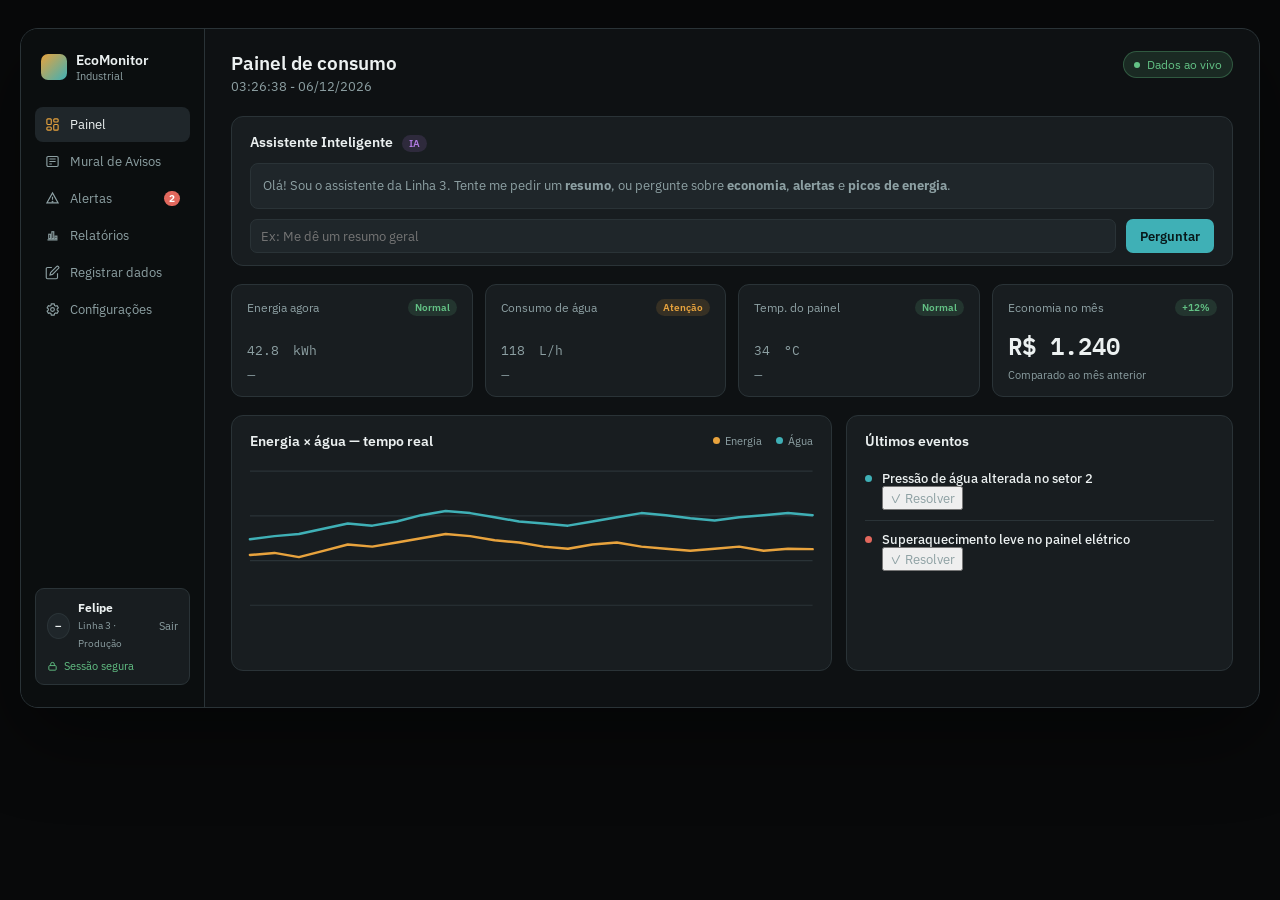
==== commit 6b2b14e8: "site-bancoDEdados" ====
--- a/Estrutura/index.html
+++ b/Estrutura/index.html
@@ -3,7 +3,7 @@
 <head>
   <meta charset="UTF-8">
   <meta name="viewport" content="width=device-width, initial-scale=1.0">
-  <title>EcoMonitor Industrial + IA</title>
+  <title>EcoMonitor Industrial</title>
   
   <!-- Fontes do Google -->
   <link rel="preconnect" href="https://fonts.googleapis.com">
